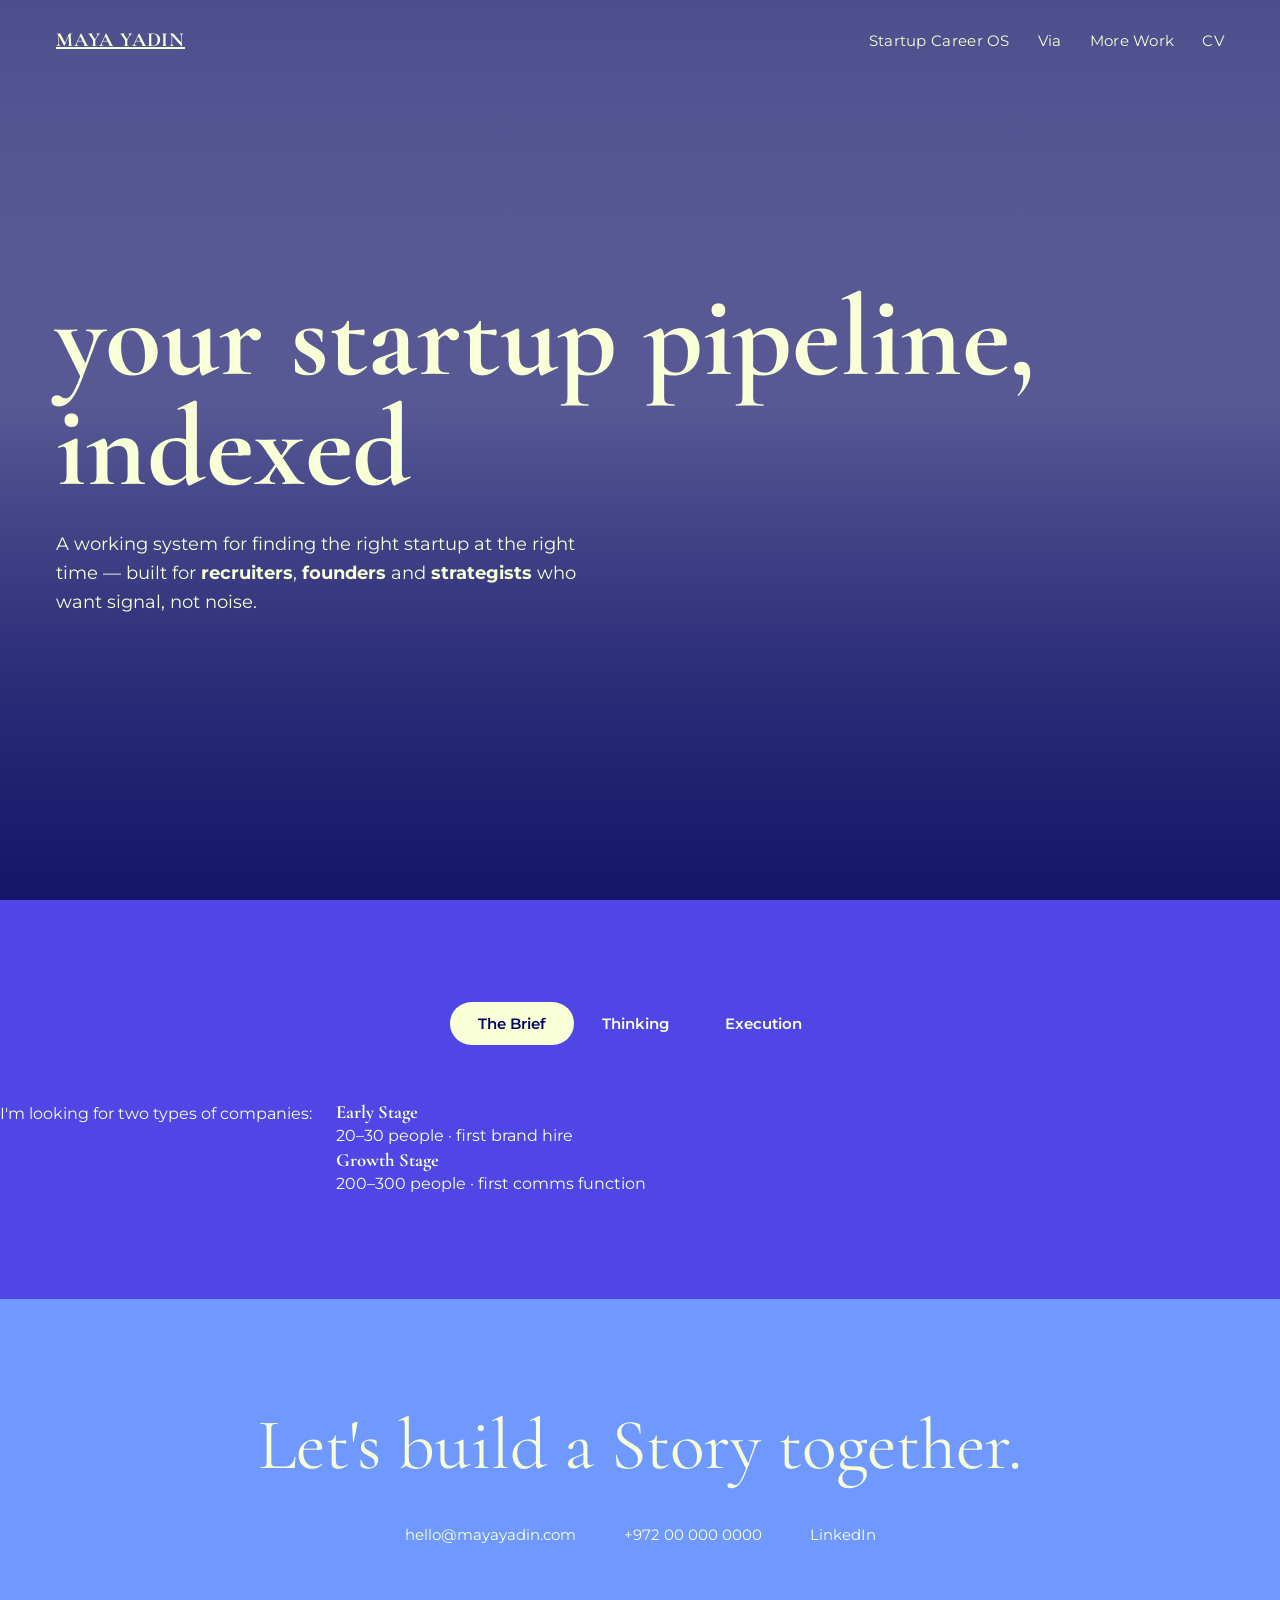
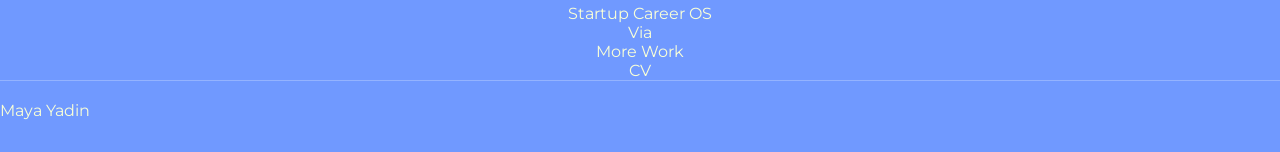
==== career-os.html @ d4fe08a9 "Create career-os.html" ====
<!DOCTYPE html>
  <html lang="en">
  <head>
  <meta charset="UTF-8">
  <meta name="viewport" content="width=device-width, initial-scale=1.0">
  <title>Startup Career OS — your startup pipeline, indexed</title>
<link rel="preconnect" href="https://fonts.googleapis.com">
<link href="https://fonts.googleapis.com/css2?family=Cormorant+Garamond:wght@500;600;700&family=Montserrat:wght@400;500;600;700&display=swap" rel="stylesheet">
  <link rel="stylesheet" href="styles.css">
  </head>
  <body>
  <header class="site-header theme-light-on-dark">
  <a href="index.html" class="logo">MAYA YADIN</a>
  <button class="nav-toggle" aria-label="Toggle navigation">&#9776;</button>
  <nav>
  <ul>
  <li><a href="career-os.html">Startup Career OS</a></li>
  <li><a href="via.html">Via</a></li>
  <li><a href="more-work.html">More Work</a></li>
  <li><a href="cv.html">CV</a></li>
  </ul>
  </nav>
  </header>

  <section class="hero" style="background-image: linear-gradient(180deg, rgba(3,4,94,.35), rgba(3,4,94,.8)), url('assets/images/career-hero-bg.jpg');">
  <h1 class="hero-title reveal">your startup pipeline, indexed</h1>
<p class="hero-body reveal">A working system for finding the right startup at the right time — built for <strong>recruiters</strong>, <strong>founders</strong> and <strong>strategists</strong> who want signal, not noise.</p>
  </section>

  <section class="section section-indigo reveal" id="career-tabs">
  <div class="tab-nav">
  <button data-tab="brief" class="active">The Brief</button>
  <button data-tab="thinking">Thinking</button>
  <button data-tab="execution">Execution</button>
  </div>

  <div class="tab-panel active" data-panel="brief">
  <div class="company-types">
  <p>I'm looking for two types of companies:</p>
  <div class="company-types-grid">
  <div>
  <h3>Early Stage</h3>
  <p>20–30 people · first brand hire</p>
  </div>
  <div>
  <h3>Growth Stage</h3>
  <p>200–300 people · first comms function</p>
  </div>
  </div>
  </div>
  </div>

  <div class="tab-panel" data-panel="thinking">
  <div class="thinking-grid">
  <div class="thinking-card">
  <h3>Build the right network</h3>
  <p>Mapping the people and companies worth being close to, before a role even opens.</p>
</div>
<div class="thinking-card">
<h3>Get ahead of roles</h3>
<p>Tracking signals — funding, hiring pushes, leadership changes — to spot the moment early.</p>
</div>
<div class="thinking-card">
<h3>Personal outreach</h3>
<p>No mass applications. Every outreach is specific to the company and the moment.</p>
</div>
</div>
</div>

<div class="tab-panel" data-panel="execution">
<div class="dashboard-mock">
<img src="assets/images/career-dashboard.png" alt="Career pipeline dashboard mockup">
  </div>
  <div class="stat-grid">
  <div class="stat-box"><span>1,256</span><p>Companies Analyzed</p></div>
  <div class="stat-box"><span>25</span><p>Targets shortlisted</p></div>
  <div class="stat-box"><span>$2.1B+</span><p>Total capital raised</p></div>
</div>
<div class="outreach-list">
<h3>Reach Out To</h3>
<p>Tier 1 companies · Founders connected · Pipeline focus rate · Contacted 12</p>
  </div>
  </div>
  </section>

  <footer class="site-footer">
  <h2>Let's build a Story together.</h2>
  <div class="footer-contact">
  <a href="mailto:hello@mayayadin.com">hello@mayayadin.com</a>
  <a href="tel:+972000000000">+972 00 000 0000</a>
  <a href="https://www.linkedin.com/" target="_blank" rel="noopener">LinkedIn</a>
  </div>
  <nav>
  <ul>
  <li><a href="career-os.html">Startup Career OS</a></li>
  <li><a href="via.html">Via</a></li>
  <li><a href="more-work.html">More Work</a></li>
  <li><a href="cv.html">CV</a></li>
  </ul>
  </nav>
  <div class="footer-bottom">Maya Yadin</div>
  </footer>

  <script src="script.js"></script>
  </body>
  </html>
---- styles.css ----
/* ==========================================================================
   Maya Yadin Portfolio -- Shared Stylesheet
      ========================================================================== */

:root {
    /* Main site palette (extracted from source design) */
    --cream: #F9FFD7;
    --indigo: #4F46E5;
    --navy: #03045E;
    --lavender: #E2EAFC;
    --periwinkle: #ABC4FF;
    --blue: #7099FF;
    --black: #000000;
    --white: #FFFFFF;

    /* Via page palette -- kept distinct on purpose */
    --via-bg: #F7F7F4;
    --via-text: #121212;
    --via-nav: #4D4D4F;
    --via-glow: #00C2FF;

    /* CV page palette */
    --cv-navy: #001D3D;
    --cv-bg: #F7F7F4;

    /* Fonts -- see README-fonts.md for notes on the original paid fonts */
    --font-heading: 'Cormorant Garamond', Georgia, serif;
    --font-script: 'Cormorant Garamond', serif;
    --font-body: 'Montserrat', 'Helvetica Neue', Arial, sans-serif;

    --font-via-heading: 'Playfair Display', serif;
    --font-via-body: 'Assistant', sans-serif;
    --font-via-logo: 'Fraunces', serif;

    --font-cv-heading: 'Yeseva One', serif;
    --font-cv-body: 'Open Sans', sans-serif;

    --section-pad: clamp(56px, 8vw, 120px);
    --container-w: 1100px;
}

* { box-sizing: border-box; }
html { scroll-behavior: smooth; }
body {
    margin: 0;
    font-family: var(--font-body);
    color: var(--black);
    background: var(--white);
    overflow-x: hidden;
}
img, video { max-width: 100%; display: block; }
a { text-decoration: none; color: inherit; }
ul { list-style: none; margin: 0; padding: 0; }
h1,h2,h3,h4 { margin: 0; font-family: var(--font-heading); font-weight: 700; }
p { margin: 0; line-height: 1.6; }
.container { max-width: var(--container-w); margin: 0 auto; padding: 0 24px; }

/* Buttons */
.btn {
    display: inline-block;
    padding: 14px 32px;
    border-radius: 999px;
    font-weight: 700;
    font-family: var(--font-body);
    cursor: pointer;
    border: none;
    transition: transform .25s ease, box-shadow .25s ease, background .25s ease;
}
.btn:hover { transform: translateY(-2px); box-shadow: 0 8px 20px rgba(0,0,0,.15); }
.btn-cream { background: var(--cream); color: var(--navy); }
.btn-outline { background: transparent; border: 2px solid currentColor; }
.link-arrow { font-weight: 600; border-bottom: 1px solid currentColor; padding-bottom: 2px; }

/* ===================== HEADER ===================== */
.site-header {
    position: absolute;
    top: 0; left: 0; right: 0;
    z-index: 50;
    display: flex;
    align-items: center;
    justify-content: space-between;
    padding: 28px clamp(20px, 5vw, 56px);
}
.site-header.is-static { position: relative; }
.site-header .logo {
    font-family: var(--font-heading);
    font-weight: 700;
    font-size: 20px;
    letter-spacing: .04em;
    text-decoration: underline;
}
.site-header nav ul { display: flex; gap: 28px; }
.site-header nav a {
    font-size: 15px;
    letter-spacing: .02em;
    position: relative;
    padding-bottom: 4px;
}
.site-header nav a::after {
    content: "";
    position: absolute;
    left: 0; bottom: 0;
    height: 1px; width: 0;
    background: currentColor;
    transition: width .3s ease;
}
.site-header nav a:hover::after { width: 100%; }
.nav-toggle { display: none; }

.theme-light-on-dark .logo,
.theme-light-on-dark nav a { color: var(--cream); }
.theme-dark-on-light .logo,
.theme-dark-on-light nav a { color: var(--via-nav); }

/* ===================== HERO (index & career-os) ===================== */
.hero {
    position: relative;
    min-height: 100vh;
    display: flex;
    flex-direction: column;
    justify-content: center;
    padding: 0 clamp(20px, 6vw, 56px);
    background-size: cover;
    background-position: center;
    color: var(--cream);
    overflow: hidden;
}
.hero::before {
    content: "";
    position: absolute; inset: 0;
    background: linear-gradient(180deg, rgba(3,4,94,.55) 0%, rgba(3,4,94,.25) 45%, rgba(3,4,94,.65) 100%);
    z-index: 1;
}
.hero > * { position: relative; z-index: 2; }
.hero-script {
    font-family: var(--font-script);
    font-style: italic;
    font-size: clamp(24px, 3vw, 34px);
    margin-bottom: 4px;
}
.hero-title {
    font-size: clamp(48px, 9vw, 118px);
    line-height: .95;
    margin-bottom: 28px;
}
.hero-body { max-width: 560px; font-size: clamp(15px, 1.6vw, 18px); }
.hero-body strong { font-weight: 700; }
.scroll-cue {
    position: absolute;
    bottom: 32px; left: 50%;
    transform: translateX(-50%);
    width: 26px; height: 42px;
    border: 2px solid var(--cream);
    border-radius: 20px;
    z-index: 2;
}
.scroll-cue::before {
    content:"";
    position: absolute;
    top: 8px; left: 50%;
    width: 4px; height: 8px;
    margin-left: -2px;
    background: var(--cream);
    border-radius: 2px;
    animation: scrollDot 1.6s infinite;
}
@keyframes scrollDot { 0%{ transform: translateY(0); opacity:1;} 70%{ transform: translateY(14px); opacity:0;} 100%{opacity:0;} }

/* ===================== SECTION base ===================== */
.section { padding: var(--section-pad) 0; position: relative; }
.section-lavender { background: var(--lavender); color: var(--black); }
.section-indigo { background: var(--indigo); color: var(--cream); }
.section-navy { background: var(--navy); color: var(--cream); }
.section-periwinkle { background: var(--periwinkle); color: var(--indigo); }
.section-blue { background: var(--blue); color: var(--cream); }
.section-title {
    font-size: clamp(36px, 5vw, 56px);
    font-weight: 300;
    margin-bottom: 18px;
}
.section-tagline { max-width: 560px; font-size: 16px; margin-bottom: 40px; }

.reveal {
    opacity: 0;
    transform: translateY(36px);
    transition: opacity .8s cubic-bezier(.2,.7,.2,1), transform .8s cubic-bezier(.2,.7,.2,1);
}
.reveal.in-view { opacity: 1; transform: translateY(0); }
.reveal-stagger > * { transition-delay: calc(var(--i, 0) * .12s); }

/* ===================== Product & Brand (via card) ===================== */
.product-grid {
    display: grid;
    grid-template-columns: 1.1fr .9fr;
    gap: 48px;
    align-items: center;
}
.via-card {
    position: relative;
    border-radius: 32px;
    padding: 60px 30px;
    text-align: center;
    background: radial-gradient(circle at 50% 35%, rgba(0,194,255,.55), rgba(0,194,255,0) 65%), var(--white);
}
.via-card img.logo-mark { width: 180px; margin: 0 auto 8px; }
.via-card .tagline { font-family: var(--font-via-heading); font-size: 18px; color: var(--via-text); }
.product-copy p { margin-bottom: 18px; }

/* ===================== Strategy & Systems ===================== */
.strategy-grid {
    display: grid;
    grid-template-columns: 1fr 1fr;
    gap: 56px;
    align-items: start;
}
.dashboard-mock { border-radius: 18px; overflow: hidden; box-shadow: 0 30px 60px rgba(0,0,0,.35); }
.strategy-points > div { margin-bottom: 26px; }
.strategy-points h3 { font-size: 20px; margin-bottom: 6px; }
.strategy-points p { font-size: 15px; opacity: .9; }

/* ===================== Content & Self-Branding + VIDEO CAROUSEL ===================== */
.content-grid {
    display: grid;
    grid-template-columns: 1fr 1fr;
    gap: 40px;
    align-items: center;
}
.carousel-wrap {
    position: relative;
    height: 620px;
    overflow: hidden;
    border-radius: 20px;
    mask-image: linear-gradient(to bottom, transparent, black 8%, black 92%, transparent);
}
.carousel-track {
    display: flex;
    flex-direction: column;
    gap: 18px;
    width: 100%;
    animation: scrollUp 32s linear infinite;
}
.carousel-wrap:hover .carousel-track { animation-play-state: paused; }
@keyframes scrollUp {
    from { transform: translateY(0); }
    to   { transform: translateY(-50%); }
}
.carousel-item {
    position: relative;
    border-radius: 16px;
    overflow: hidden;
    aspect-ratio: 9 / 16;
    background: var(--navy);
    cursor: pointer;
}
.carousel-item video {
    width: 100%; height: 100%; object-fit: cover;
}
.carousel-item .mute-hint {
    position: absolute;
    bottom: 10px; right: 10px;
    background: rgba(0,0,0,.55);
    color: var(--white);
    font-size: 11px;
    padding: 4px 8px;
    border-radius: 999px;
}

/* ===================== Also on my desk ===================== */
.desk-grid {
    display: grid;
    grid-template-columns: repeat(3, 1fr);
    gap: 24px;
}
.desk-card {
    background: var(--white);
    border-radius: 16px;
    padding: 32px 26px;
    min-height: 200px;
    display: flex;
    flex-direction: column;
    justify-content: space-between;
    transition: transform .3s ease, box-shadow .3s ease;
}
.desk-card:hover { transform: translateY(-6px); box-shadow: 0 20px 40px rgba(0,0,0,.15); }
.desk-card h3 { font-size: 19px; text-decoration: underline; margin-bottom: 10px; }
.desk-card span { font-size: 14px; opacity: .7; }

/* ===================== How I actually work ===================== */
.work-grid {
    display: grid;
    grid-template-columns: 1.2fr .8fr;
    gap: 48px;
    align-items: center;
}
.work-grid h2 { font-size: clamp(30px, 4vw, 44px); font-weight: 400; margin-bottom: 22px; }
.work-actions { display: flex; flex-direction: column; align-items: flex-start; gap: 14px; }

/* ===================== Footer ===================== */
.site-footer { background: var(--blue); color: var(--cream); padding: var(--section-pad) 0 32px; text-align: center; }
.site-footer h2 { font-size: clamp(34px, 6vw, 72px); font-weight: 400; margin-bottom: 36px; }
.footer-contact { display: flex; justify-content: center; gap: 48px; flex-wrap: wrap; margin-bottom: 60px; font-size: 15px; }
.footer-contact strong { margin-right: 6px; }
.footer-bottom { display: flex; justify-content: space-between; align-items: center; border-top: 1px solid rgba(255,255,255,.25); padding-top: 20px; }
.footer-bottom nav ul { display: flex; gap: 24px; }

/* ===================== TABS (career-os.html) ===================== */
.tab-nav { display: flex; justify-content: center; margin: 0 auto 56px; }
.tab-nav ul {
    display: inline-flex;
    background: rgba(249,255,215,.12);
    border: 1px solid rgba(249,255,215,.35);
    border-radius: 999px;
    padding: 6px;
    gap: 4px;
}
.tab-nav button {
    font-family: var(--font-body);
    font-size: 15px;
    font-weight: 600;
    padding: 12px 28px;
    border-radius: 999px;
    border: none;
    background: transparent;
    color: var(--cream);
    cursor: pointer;
    transition: background .3s ease, color .3s ease;
}
.tab-nav button.active { background: var(--cream); color: var(--navy); }
.tab-panel { display: none; }
.tab-panel.active { display: block; animation: tabFade .5s ease; }
@keyframes tabFade { from{opacity:0; transform: translateY(14px);} to{opacity:1; transform:translateY(0);} }

.company-types { display: flex; gap: 24px; margin-top: 30px; flex-wrap: wrap; }
.company-types .pill { border: 1px solid var(--cream); border-radius: 20px; padding: 22px 30px; text-align: center; }
.company-types .pill .big { font-size: 30px; font-weight: 700; display:block; }

.thinking-grid { display: grid; grid-template-columns: repeat(3,1fr); gap: 24px; }
.thinking-card { border: 1px solid rgba(249,255,215,.5); border-radius: 18px; padding: 28px; }
.thinking-card h3 { font-size: 17px; margin-bottom: 10px; }
.thinking-card p { font-size: 14px; opacity: .9; }

.stat-grid { display: grid; grid-template-columns: repeat(2, 1fr); gap: 18px; margin-top: 24px; }
.stat-box { background: rgba(255,255,255,.06); border: 1px solid rgba(249,255,215,.25); border-radius: 14px; padding: 18px 22px; }
.stat-box .num { font-size: 26px; font-weight: 700; display: block; }
.stat-box .label { font-size: 12px; opacity: .75; }
.outreach-list li { display: flex; justify-content: space-between; font-size: 13px; padding: 6px 0; border-bottom: 1px solid rgba(249,255,215,.15); }

/* ===================== VIA PAGE (distinct branding) ===================== */
.via-page { background: var(--via-bg); color: var(--via-text); }
.via-page h1, .via-page h2, .via-page h3 { font-family: var(--font-via-heading); }
.via-page p { font-family: var(--font-via-body); }
.via-hero { min-height: 100vh; display: flex; align-items: center; padding: 120px clamp(20px,6vw,56px) 60px; }
.via-hero-grid { display: grid; grid-template-columns: 1fr 1fr; gap: 40px; align-items: center; width: 100%; max-width: var(--container-w); margin: 0 auto; }
.via-logo { font-family: var(--font-via-logo); font-weight: 900; font-size: 34px; margin-bottom: 22px; }
.via-hero h1 { font-size: clamp(32px, 5vw, 52px); line-height: 1.15; }
.phone-mock {
    position: relative;
    width: 260px; height: 540px;
    margin: 0 auto;
    border: 10px solid var(--via-text);
    border-radius: 46px;
    overflow: hidden;
    background: var(--white);
}
.phone-mock::before {
    content: "";
    position: absolute; inset: 0;
    background: radial-gradient(circle at 50% 45%, rgba(0,194,255,.65), rgba(0,194,255,0) 70%);
}
.phone-mock video, .phone-mock img { position: relative; z-index: 1; width: 100%; height: 100%; object-fit: cover; }

.via-section { padding: var(--section-pad) clamp(20px,6vw,56px); max-width: var(--container-w); margin: 0 auto; }
.via-section h2 { font-size: clamp(34px, 5vw, 54px); font-style: italic; }
.via-section .heb { direction: rtl; opacity: .6; font-size: 15px; margin-top: 4px; }
.who-grid { display: grid; grid-template-columns: 1fr 1fr; gap: 40px; margin-top: 30px; align-items: start; }
.who-grid .type-label { font-weight: 700; }
.via-media-grid { display: grid; grid-template-columns: repeat(2, 1fr); gap: 18px; }
.via-media-grid img, .via-media-grid video { border-radius: 14px; aspect-ratio: 3/4; object-fit: cover; }

.how-grid { display: grid; grid-template-columns: .8fr 1.2fr; gap: 50px; align-items: center; }

.positioning-grid { display: grid; grid-template-columns: 1fr 1fr; gap: 50px; margin-top: 30px; }
.positioning-grid .kicker { font-style: italic; font-weight: 700; margin-top: 18px; }

.numbers-row { display: flex; justify-content: center; gap: 70px; margin: 40px 0; flex-wrap: wrap; text-align: center; }
.numbers-row .num { font-family: var(--font-via-heading); font-size: 64px; display: block; }
.numbers-row .label { font-size: 14px; opacity: .7; }
.via-footer { background: var(--via-bg); color: var(--via-text); padding: 40px clamp(20px,6vw,56px); border-top: 1px solid rgba(0,0,0,.1); }
.via-footer .footer-bottom { border-top: none; }

/* ===================== CV PAGE ===================== */
.cv-page { font-family: var(--font-cv-body); }
.cv-layout { display: grid; grid-template-columns: 300px 1fr; min-height: 100vh; }
.cv-sidebar { background: var(--cv-navy); color: var(--white); padding: 56px 32px; position: relative; }
.cv-sidebar h1 { font-family: var(--font-cv-heading); font-size: 26px; margin-bottom: 6px; }
.cv-sidebar .role { font-size: 15px; opacity: .85; margin-bottom: 24px; }
.cv-sidebar .block { margin-bottom: 28px; }
.cv-sidebar .block h4 { font-family: var(--font-cv-heading); font-size: 15px; margin-bottom: 10px; }
.cv-sidebar .block p { font-size: 13px; opacity: .85; margin-bottom: 10px; }
.cv-main { background: var(--cv-bg); padding: 56px 48px; }
.cv-main h2 { font-family: var(--font-cv-heading); font-size: 22px; margin: 34px 0 14px; }
.cv-main .job h3 { font-size: 16px; margin-bottom: 6px; }
.cv-main .job ul { margin: 10px 0 24px; }
.cv-main .job li { font-size: 14px; line-height: 1.6; padding-left: 18px; position: relative; margin-bottom: 6px; }
.cv-main .job li::before { content:"-"; position:absolute; left:0; }
.cv-download { margin-top: 30px; }
.cv-footer { display:flex; justify-content: space-between; padding: 24px 48px; background: var(--cv-navy); color: var(--white); grid-column: 1 / -1; }

/* ===================== MORE WORK PAGE ===================== */
.work-story { padding: var(--section-pad) 0; }
.work-story .story-head { text-align: center; max-width: 640px; margin: 0 auto 50px; }
.work-story .story-head span { font-size: 14px; opacity: .7; }
.mosaic { display: grid; grid-template-columns: repeat(3, 1fr); gap: 20px; }
.mosaic img { border-radius: 14px; width: 100%; height: 260px; object-fit: cover; }
.mosaic .tall { grid-row: span 2; height: 100%; }

/* ===================== Responsive ===================== */
@media (max-width: 900px) {
    .product-grid, .strategy-grid, .content-grid, .work-grid,
    .who-grid, .how-grid, .positioning-grid, .via-hero-grid { grid-template-columns: 1fr; }
    .desk-grid, .thinking-grid, .mosaic { grid-template-columns: 1fr; }
    .stat-grid { grid-template-columns: 1fr; }
    .cv-layout { grid-template-columns: 1fr; }
    .site-header nav { display: none; }
    .site-header.nav-open nav { display: block; position: absolute; top: 60px; right: 20px; background: var(--navy); padding: 20px; border-radius: 12px; }
    .site-header.nav-open nav ul { flex-direction: column; }
    .nav-toggle { display: block; background: none; border: none; font-size: 22px; color: inherit; cursor: pointer; }
}
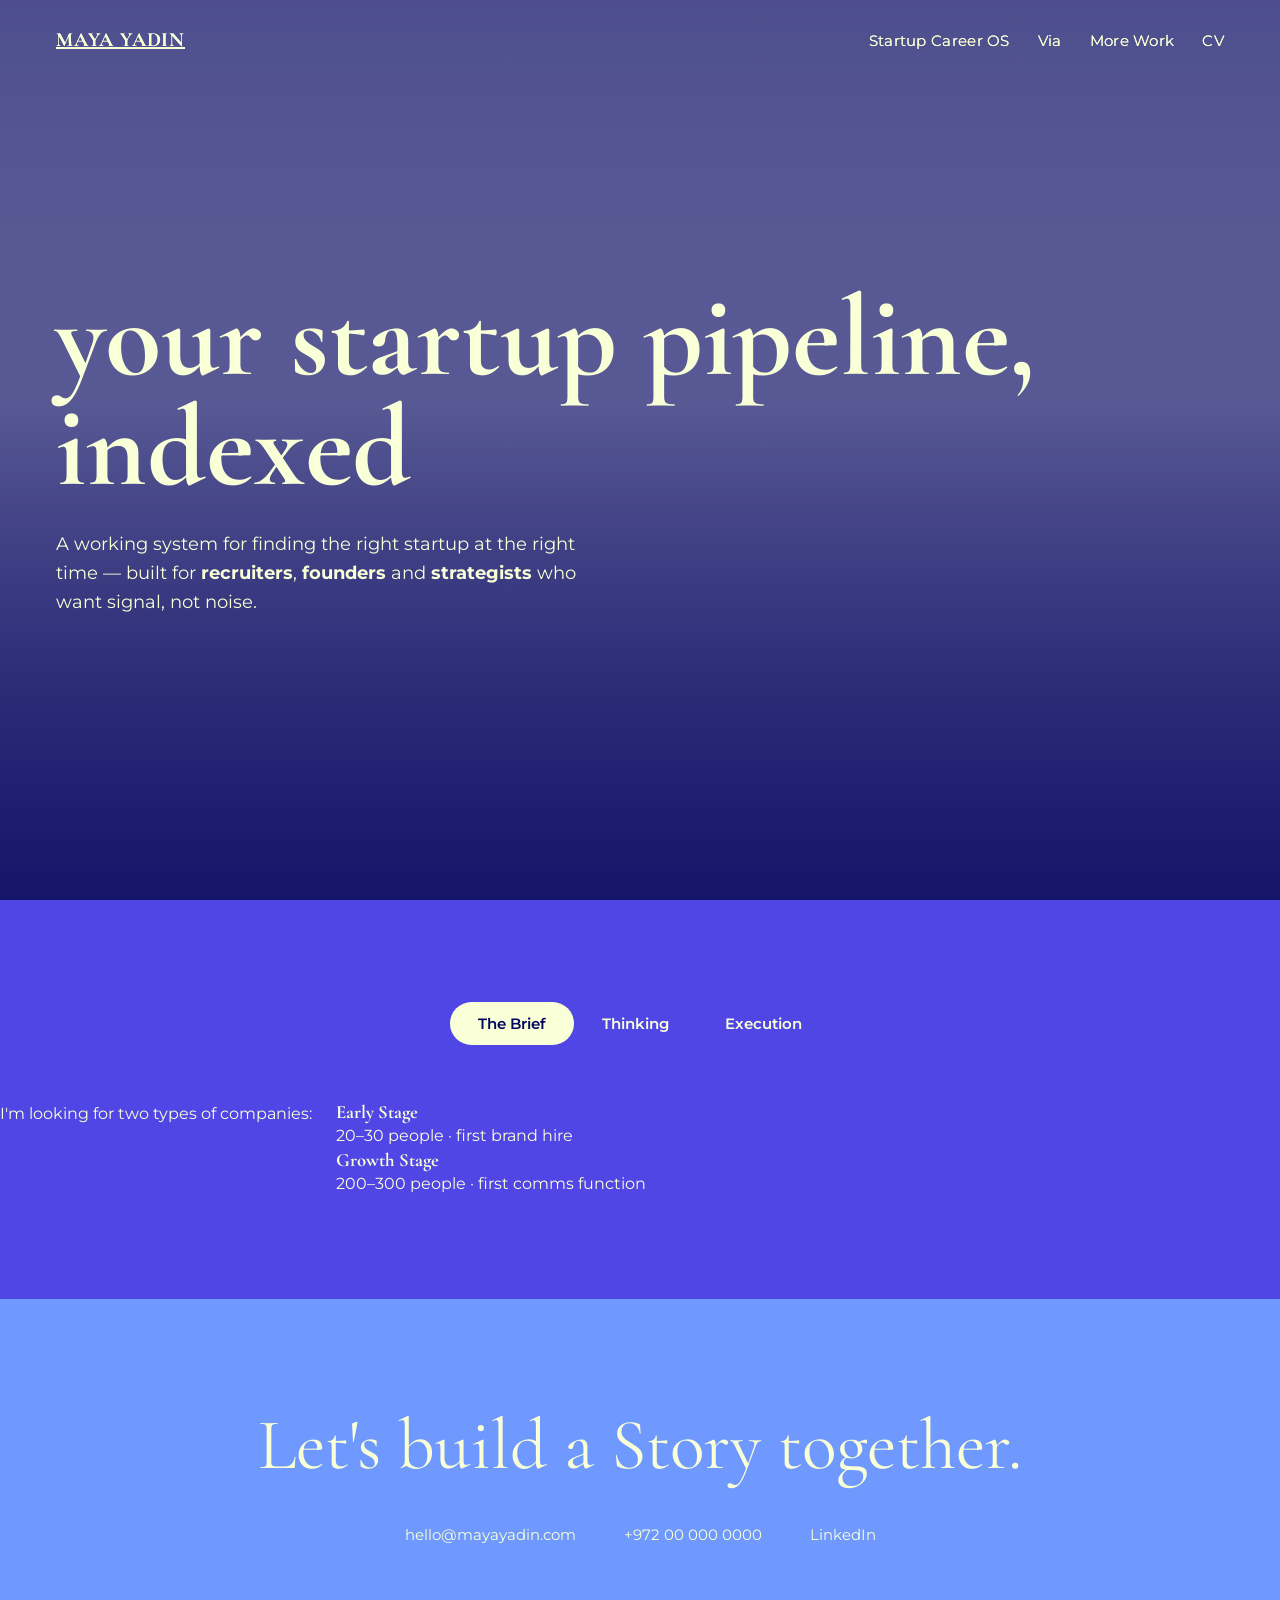
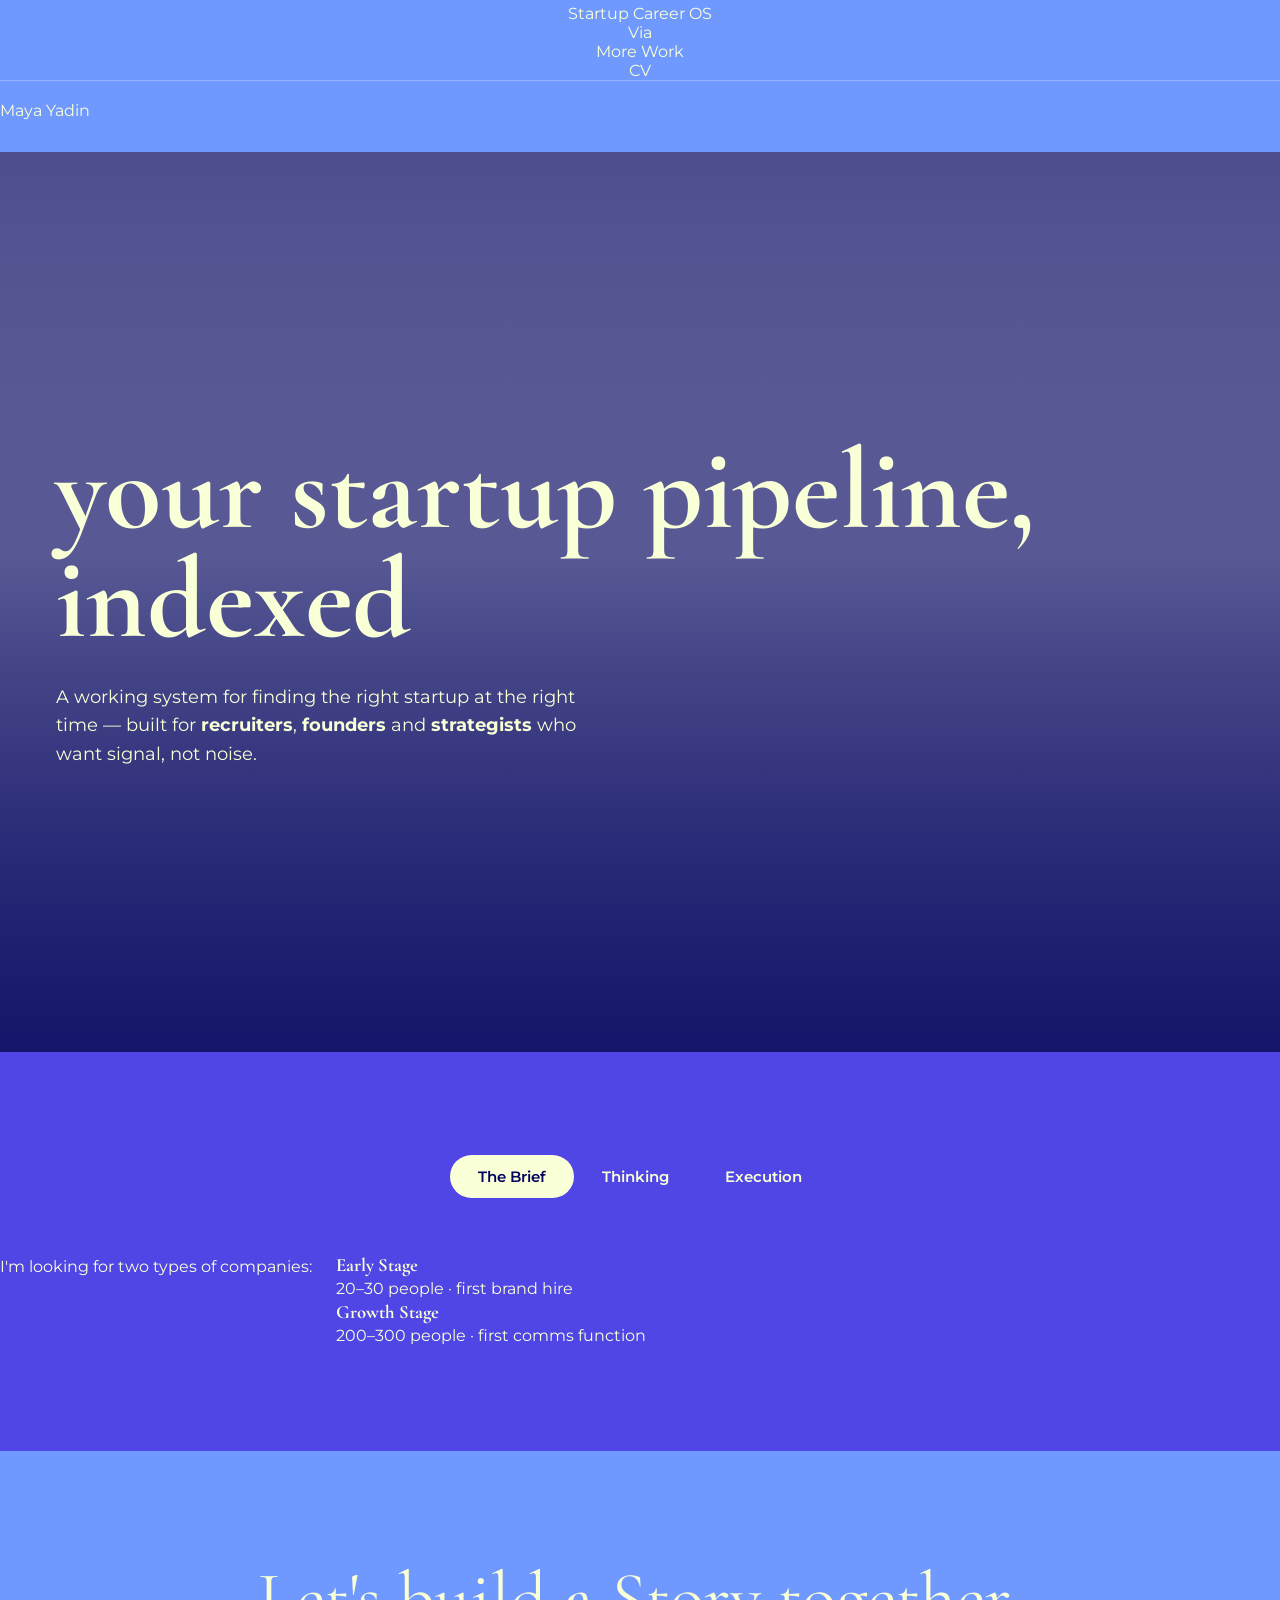
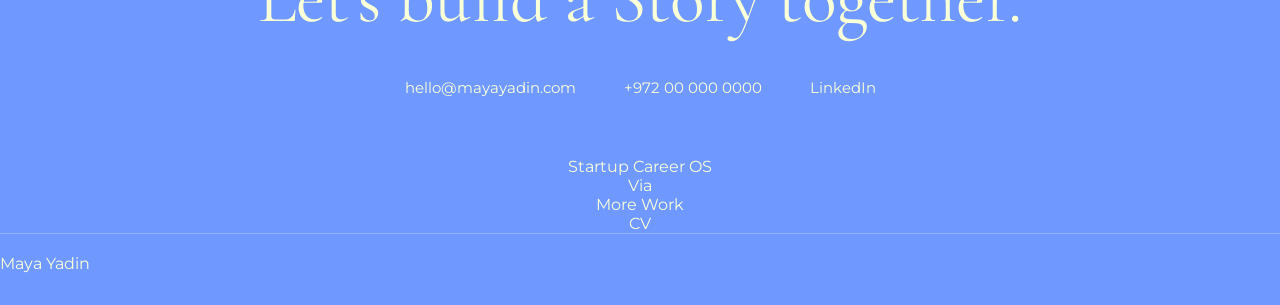
==== commit 5c18a1ce: "Update career-os.html" ====
--- a/career-os.html
+++ b/career-os.html
@@ -1,3 +1,109 @@
+<!DOCTYPE html>
+<html lang="en">
+<head>
+<meta charset="UTF-8">
+<meta name="viewport" content="width=device-width, initial-scale=1.0">
+<title>Startup Career OS — your startup pipeline, indexed</title>
+<link rel="preconnect" href="https://fonts.googleapis.com">
+<link href="https://fonts.googleapis.com/css2?family=Cormorant+Garamond:wght@500;600;700&family=Montserrat:wght@400;500;600;700&display=swap" rel="stylesheet">
+<link rel="stylesheet" href="styles.css">
+</head>
+<body>
+<header class="site-header theme-light-on-dark">
+<a href="index.html" class="logo">MAYA YADIN</a>
+<button class="nav-toggle" aria-label="Toggle navigation">&#9776;</button>
+<nav>
+<ul>
+<li><a href="career-os.html">Startup Career OS</a></li>
+<li><a href="via.html">Via</a></li>
+<li><a href="more-work.html">More Work</a></li>
+<li><a href="cv.html">CV</a></li>
+</ul>
+</nav>
+</header>
+
+<section class="hero" style="background-image: linear-gradient(180deg, rgba(3,4,94,.35), rgba(3,4,94,.8)), url('assets/images/career-hero-bg.png');">
+<h1 class="hero-title reveal">your startup pipeline, indexed</h1>
+<p class="hero-body reveal">A working system for finding the right startup at the right time — built for <strong>recruiters</strong>, <strong>founders</strong> and <strong>strategists</strong> who want signal, not noise.</p>
+</section>
+
+<section class="section section-indigo reveal" id="career-tabs">
+<div class="tab-nav">
+<button data-tab="brief" class="active">The Brief</button>
+<button data-tab="thinking">Thinking</button>
+<button data-tab="execution">Execution</button>
+</div>
+
+<div class="tab-panel active" data-panel="brief">
+<div class="company-types">
+<p>I'm looking for two types of companies:</p>
+<div class="company-types-grid">
+<div>
+<h3>Early Stage</h3>
+<p>20–30 people · first brand hire</p>
+</div>
+<div>
+<h3>Growth Stage</h3>
+<p>200–300 people · first comms function</p>
+</div>
+</div>
+</div>
+</div>
+
+<div class="tab-panel" data-panel="thinking">
+<div class="thinking-grid">
+<div class="thinking-card">
+<h3>Build the right network</h3>
+<p>Mapping the people and companies worth being close to, before a role even opens.</p>
+</div>
+<div class="thinking-card">
+<h3>Get ahead of roles</h3>
+<p>Tracking signals — funding, hiring pushes, leadership changes — to spot the moment early.</p>
+</div>
+<div class="thinking-card">
+<h3>Personal outreach</h3>
+<p>No mass applications. Every outreach is specific to the company and the moment.</p>
+</div>
+</div>
+</div>
+
+<div class="tab-panel" data-panel="execution">
+<div class="dashboard-mock">
+<img src="assets/images/career-dashboard.png" alt="Career pipeline dashboard mockup">
+</div>
+<div class="stat-grid">
+<div class="stat-box"><span>1,256</span><p>Companies Analyzed</p></div>
+<div class="stat-box"><span>25</span><p>Targets shortlisted</p></div>
+<div class="stat-box"><span>$2.1B+</span><p>Total capital raised</p></div>
+</div>
+<div class="outreach-list">
+<h3>Reach Out To</h3>
+<p>Tier 1 companies · Founders connected · Pipeline focus rate · Contacted 12</p>
+</div>
+</div>
+</section>
+
+<footer class="site-footer">
+<h2>Let's build a Story together.</h2>
+<div class="footer-contact">
+<a href="mailto:hello@mayayadin.com">hello@mayayadin.com</a>
+<a href="tel:+972000000000">+972 00 000 0000</a>
+<a href="https://www.linkedin.com/" target="_blank" rel="noopener">LinkedIn</a>
+</div>
+<nav>
+<ul>
+<li><a href="career-os.html">Startup Career OS</a></li>
+<li><a href="via.html">Via</a></li>
+<li><a href="more-work.html">More Work</a></li>
+<li><a href="cv.html">CV</a></li>
+</ul>
+</nav>
+<div class="footer-bottom">Maya Yadin</div>
+</footer>
+
+<script src="script.js"></script>
+</body>
+</html>
 <!DOCTYPE html>
   <html lang="en">
   <head>
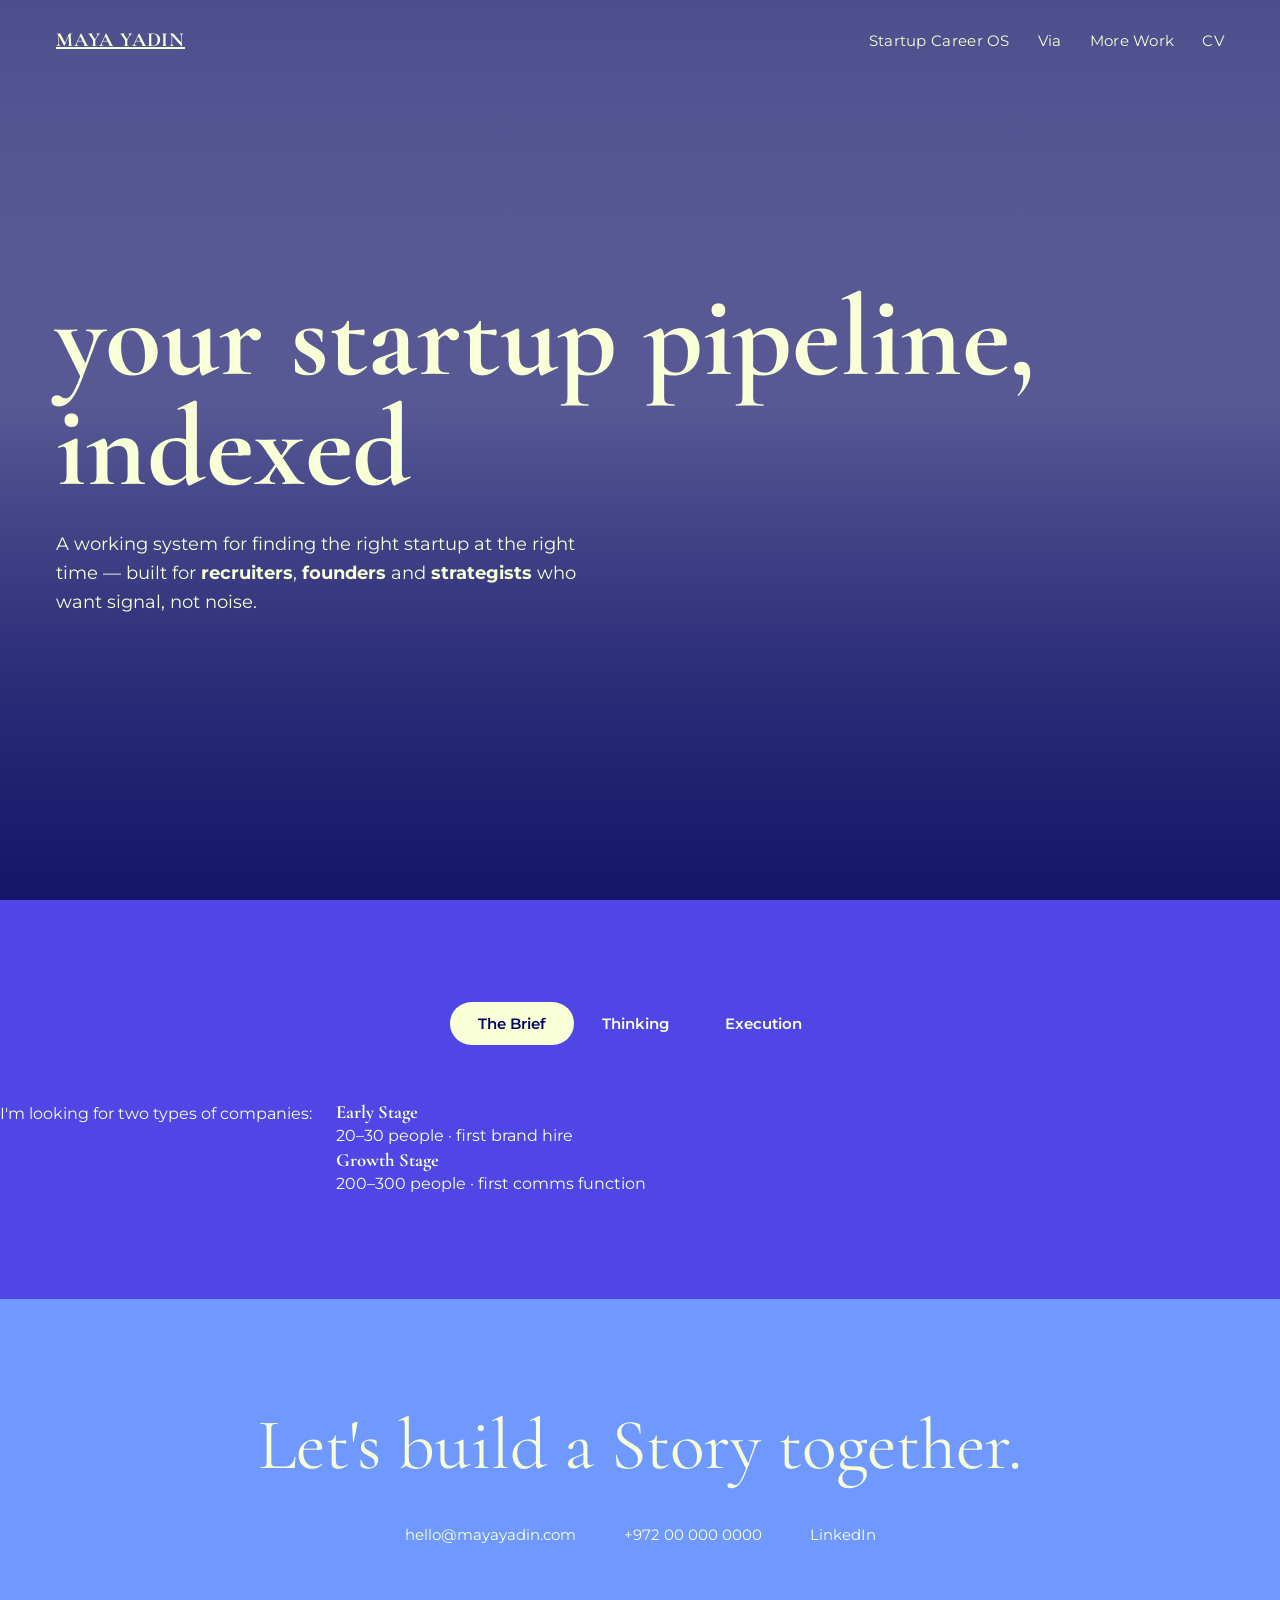
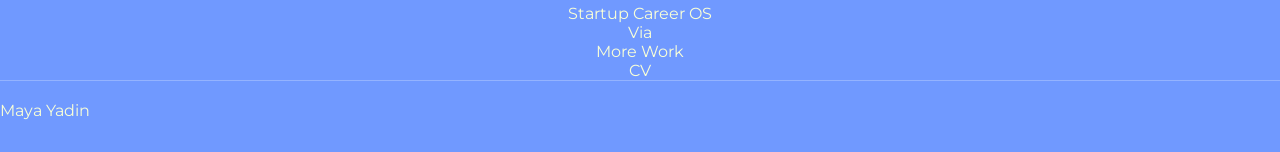
==== commit a284e0b2: "Update career-os.html" ====
--- a/career-os.html
+++ b/career-os.html
@@ -104,110 +104,3 @@
 <script src="script.js"></script>
 </body>
 </html>
-<!DOCTYPE html>
-  <html lang="en">
-  <head>
-  <meta charset="UTF-8">
-  <meta name="viewport" content="width=device-width, initial-scale=1.0">
-  <title>Startup Career OS — your startup pipeline, indexed</title>
-<link rel="preconnect" href="https://fonts.googleapis.com">
-<link href="https://fonts.googleapis.com/css2?family=Cormorant+Garamond:wght@500;600;700&family=Montserrat:wght@400;500;600;700&display=swap" rel="stylesheet">
-  <link rel="stylesheet" href="styles.css">
-  </head>
-  <body>
-  <header class="site-header theme-light-on-dark">
-  <a href="index.html" class="logo">MAYA YADIN</a>
-  <button class="nav-toggle" aria-label="Toggle navigation">&#9776;</button>
-  <nav>
-  <ul>
-  <li><a href="career-os.html">Startup Career OS</a></li>
-  <li><a href="via.html">Via</a></li>
-  <li><a href="more-work.html">More Work</a></li>
-  <li><a href="cv.html">CV</a></li>
-  </ul>
-  </nav>
-  </header>
-
-  <section class="hero" style="background-image: linear-gradient(180deg, rgba(3,4,94,.35), rgba(3,4,94,.8)), url('assets/images/career-hero-bg.jpg');">
-  <h1 class="hero-title reveal">your startup pipeline, indexed</h1>
-<p class="hero-body reveal">A working system for finding the right startup at the right time — built for <strong>recruiters</strong>, <strong>founders</strong> and <strong>strategists</strong> who want signal, not noise.</p>
-  </section>
-
-  <section class="section section-indigo reveal" id="career-tabs">
-  <div class="tab-nav">
-  <button data-tab="brief" class="active">The Brief</button>
-  <button data-tab="thinking">Thinking</button>
-  <button data-tab="execution">Execution</button>
-  </div>
-
-  <div class="tab-panel active" data-panel="brief">
-  <div class="company-types">
-  <p>I'm looking for two types of companies:</p>
-  <div class="company-types-grid">
-  <div>
-  <h3>Early Stage</h3>
-  <p>20–30 people · first brand hire</p>
-  </div>
-  <div>
-  <h3>Growth Stage</h3>
-  <p>200–300 people · first comms function</p>
-  </div>
-  </div>
-  </div>
-  </div>
-
-  <div class="tab-panel" data-panel="thinking">
-  <div class="thinking-grid">
-  <div class="thinking-card">
-  <h3>Build the right network</h3>
-  <p>Mapping the people and companies worth being close to, before a role even opens.</p>
-</div>
-<div class="thinking-card">
-<h3>Get ahead of roles</h3>
-<p>Tracking signals — funding, hiring pushes, leadership changes — to spot the moment early.</p>
-</div>
-<div class="thinking-card">
-<h3>Personal outreach</h3>
-<p>No mass applications. Every outreach is specific to the company and the moment.</p>
-</div>
-</div>
-</div>
-
-<div class="tab-panel" data-panel="execution">
-<div class="dashboard-mock">
-<img src="assets/images/career-dashboard.png" alt="Career pipeline dashboard mockup">
-  </div>
-  <div class="stat-grid">
-  <div class="stat-box"><span>1,256</span><p>Companies Analyzed</p></div>
-  <div class="stat-box"><span>25</span><p>Targets shortlisted</p></div>
-  <div class="stat-box"><span>$2.1B+</span><p>Total capital raised</p></div>
-</div>
-<div class="outreach-list">
-<h3>Reach Out To</h3>
-<p>Tier 1 companies · Founders connected · Pipeline focus rate · Contacted 12</p>
-  </div>
-  </div>
-  </section>
-
-  <footer class="site-footer">
-  <h2>Let's build a Story together.</h2>
-  <div class="footer-contact">
-  <a href="mailto:hello@mayayadin.com">hello@mayayadin.com</a>
-  <a href="tel:+972000000000">+972 00 000 0000</a>
-  <a href="https://www.linkedin.com/" target="_blank" rel="noopener">LinkedIn</a>
-  </div>
-  <nav>
-  <ul>
-  <li><a href="career-os.html">Startup Career OS</a></li>
-  <li><a href="via.html">Via</a></li>
-  <li><a href="more-work.html">More Work</a></li>
-  <li><a href="cv.html">CV</a></li>
-  </ul>
-  </nav>
-  <div class="footer-bottom">Maya Yadin</div>
-  </footer>
-
-  <script src="script.js"></script>
-  </body>
-  </html>
-  
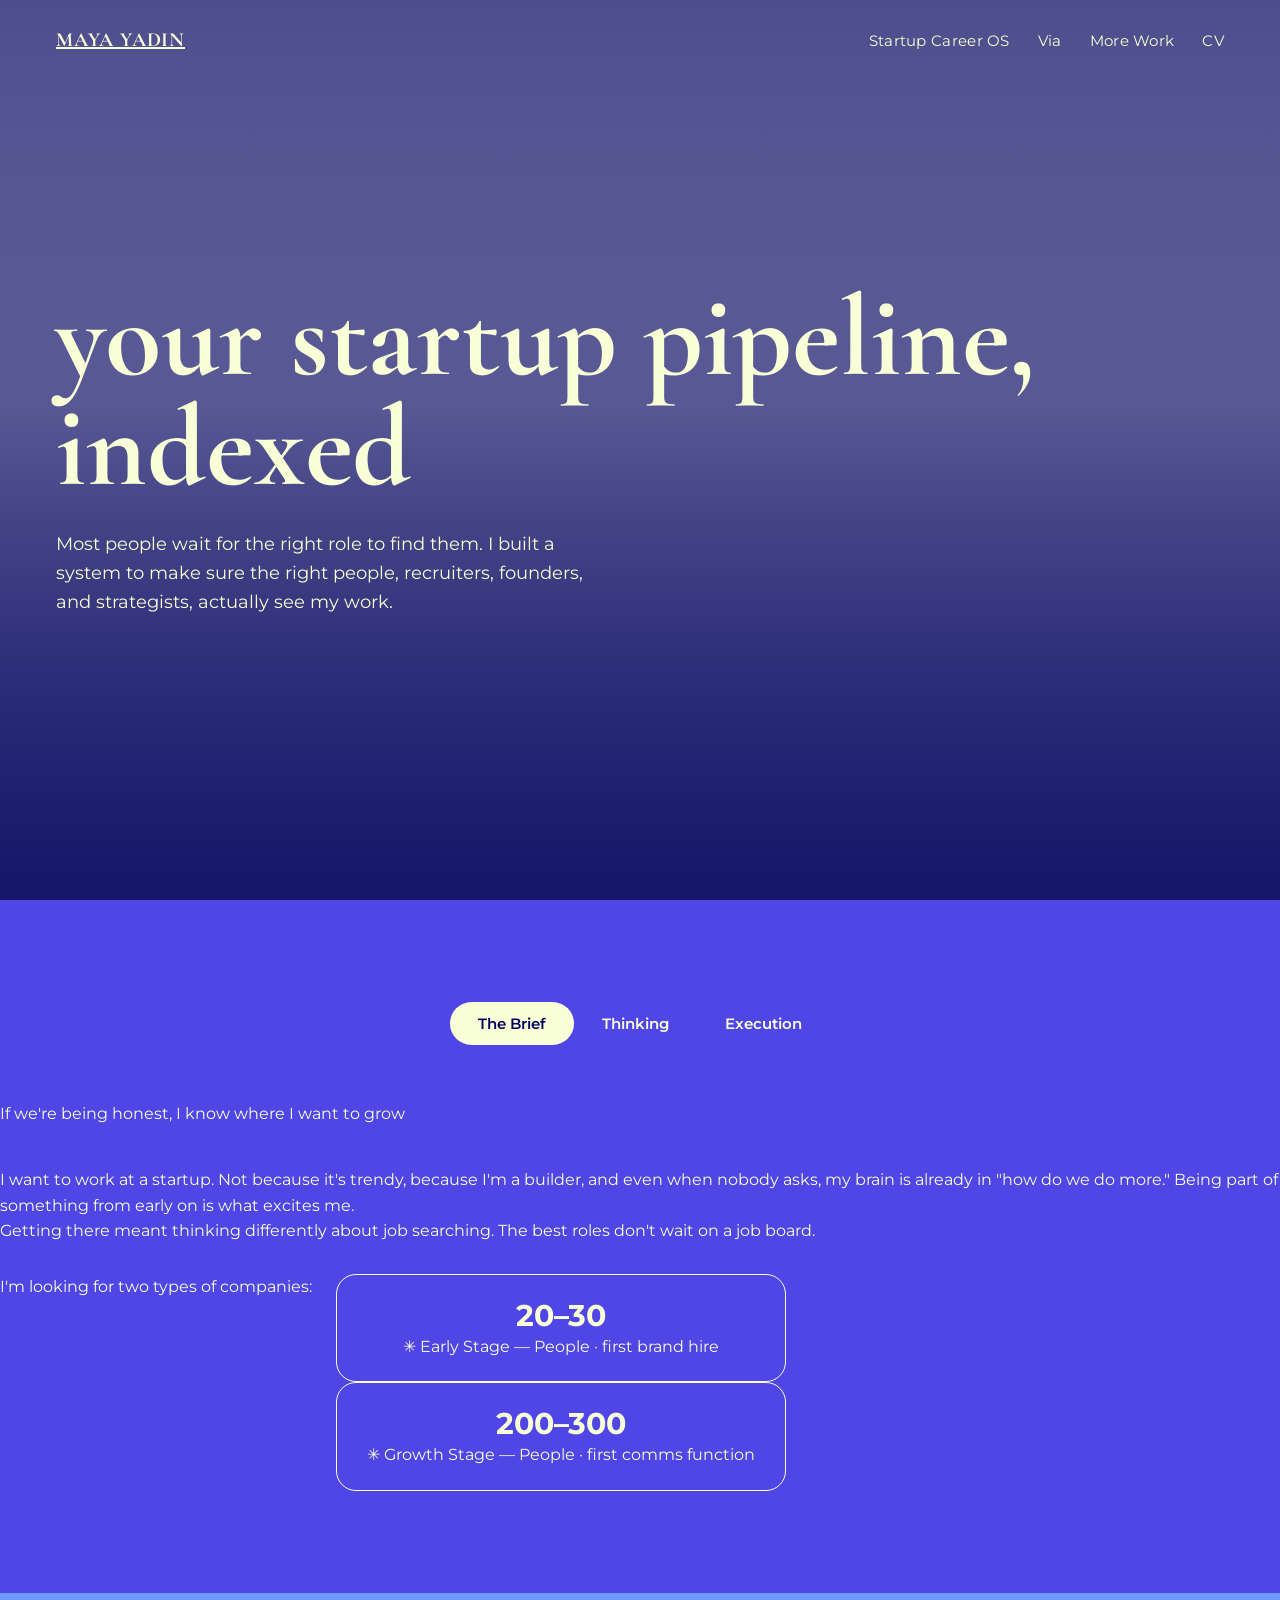
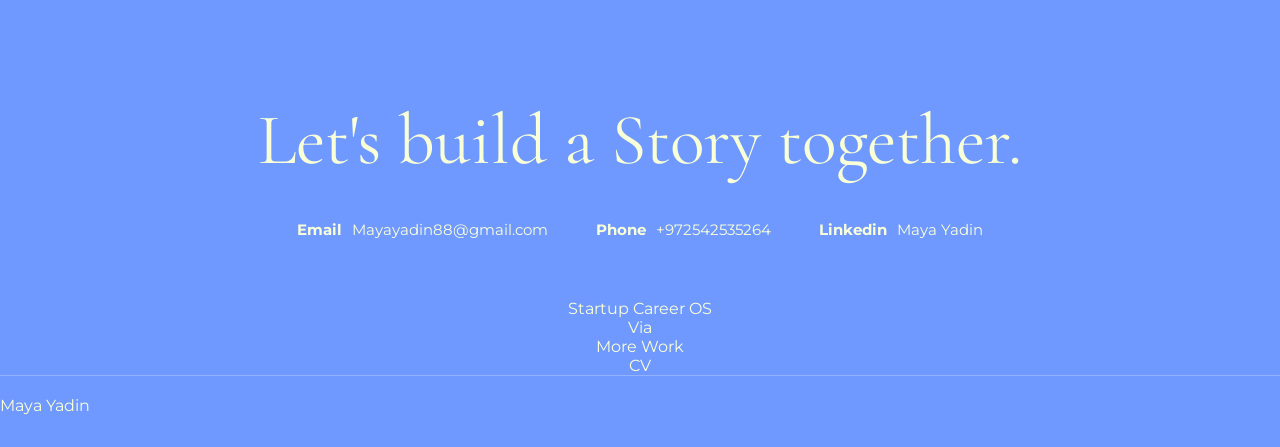
==== commit 14cac5ed: "Update career-os.html" ====
--- a/career-os.html
+++ b/career-os.html
@@ -24,7 +24,7 @@
 
 <section class="hero" style="background-image: linear-gradient(180deg, rgba(3,4,94,.35), rgba(3,4,94,.8)), url('assets/images/career-hero-bg.png');">
 <h1 class="hero-title reveal">your startup pipeline, indexed</h1>
-<p class="hero-body reveal">A working system for finding the right startup at the right time — built for <strong>recruiters</strong>, <strong>founders</strong> and <strong>strategists</strong> who want signal, not noise.</p>
+<p class="hero-body reveal">Most people wait for the right role to find them. I built a system to make sure the right people, recruiters, founders, and strategists, actually see my work.</p>
 </section>
 
 <section class="section section-indigo reveal" id="career-tabs">
@@ -35,16 +35,19 @@
 </div>
 
 <div class="tab-panel active" data-panel="brief">
+<p class="section-tagline">If we're being honest, I know where I want to grow</p>
+<p>I want to work at a startup. Not because it's trendy, because I'm a builder, and even when nobody asks, my brain is already in "how do we do more." Being part of something from early on is what excites me.</p>
+<p>Getting there meant thinking differently about job searching. The best roles don't wait on a job board.</p>
 <div class="company-types">
 <p>I'm looking for two types of companies:</p>
 <div class="company-types-grid">
-<div>
-<h3>Early Stage</h3>
-<p>20–30 people · first brand hire</p>
+<div class="pill">
+<span class="big">20–30</span>
+<p>✳ Early Stage — People · first brand hire</p>
 </div>
-<div>
-<h3>Growth Stage</h3>
-<p>200–300 people · first comms function</p>
+<div class="pill">
+<span class="big">200–300</span>
+<p>✳ Growth Stage — People · first comms function</p>
 </div>
 </div>
 </div>
@@ -54,31 +57,55 @@
 <div class="thinking-grid">
 <div class="thinking-card">
 <h3>Build the right network</h3>
-<p>Mapping the people and companies worth being close to, before a role even opens.</p>
+<p>Connect with founders and recruiters on LinkedIn, intentionally, to train the algorithm, stay present in their feed, and make sure my name shows up before I even reach out.</p>
 </div>
 <div class="thinking-card">
 <h3>Get ahead of roles</h3>
-<p>Tracking signals — funding, hiring pushes, leadership changes — to spot the moment early.</p>
+<p>Use the weekly funding list to find companies at the right stage, locate their career pages, and search for roles that fit or that could grow into the right fit.</p>
 </div>
 <div class="thinking-card">
 <h3>Personal outreach</h3>
-<p>No mass applications. Every outreach is specific to the company and the moment.</p>
+<p>Reach founders and recruiters with messages that open a conversation, not close a deal. Get into their awareness, build a real connection, or land a phone call.</p>
 </div>
 </div>
 </div>
 
 <div class="tab-panel" data-panel="execution">
-<div class="dashboard-mock">
-<img src="assets/images/career-dashboard.png" alt="Career pipeline dashboard mockup">
+<div class="stat-grid">
+<div class="stat-box"><span class="num">1,256</span><p class="label">Companies Analyzed</p></div>
+<div class="stat-box"><span class="num">25</span><p class="label">Targets shortlisted</p></div>
+<div class="stat-box"><span class="num">$2.1B+</span><p class="label">Total capital raised</p></div>
 </div>
-<div class="stat-grid">
-<div class="stat-box"><span>1,256</span><p>Companies Analyzed</p></div>
-<div class="stat-box"><span>25</span><p>Targets shortlisted</p></div>
-<div class="stat-box"><span>$2.1B+</span><p>Total capital raised</p></div>
+
+<div class="pipeline-workflow">
+<h3>The pipeline &amp; the workflow</h3>
+<p>I built a tracking system to map target companies by tier, identify the right founders, and keep the pipeline fresh. Every week a new funding list comes in, gets filtered, and the targets update. The question every company gets checked against: are they at the moment where brand starts to matter?</p>
 </div>
-<div class="outreach-list">
+
+<!-- Edit the table below directly with your real companies, tiers, stages and statuses whenever you like -->
+<div class="dashboard-table-wrap">
+<table class="dashboard-table">
+<thead>
+<tr><th>Company</th><th>Tier</th><th>Stage</th><th>Status</th></tr>
+</thead>
+<tbody>
+<tr><td>Company A</td><td>Tier 1</td><td>Growth</td><td>Contacted</td></tr>
+<tr><td>Company B</td><td>Tier 1</td><td>Growth</td><td>Founder connected</td></tr>
+<tr><td>Company C</td><td>Tier 2</td><td>Early</td><td>Shortlisted</td></tr>
+<tr><td>Company D</td><td>Tier 2</td><td>Early</td><td>Researching</td></tr>
+<tr><td>Company E</td><td>Tier 1</td><td>Growth</td><td>Contacted</td></tr>
+</tbody>
+</table>
+</div>
+
+<div class="outreach-list-wrap">
 <h3>Reach Out To</h3>
-<p>Tier 1 companies · Founders connected · Pipeline focus rate · Contacted 12</p>
+<ul class="outreach-list">
+<li><span>Gidi Littwin</span><span>Hemispheric · $52M</span></li>
+<li><span>Yotam Segev</span><span>Cyera · $600M</span></li>
+<li><span>Tomer Aharoni</span><span>Rylo · $85M</span></li>
+<li><span>Gal Rimon</span><span>Centrical · $39M</span></li>
+</ul>
 </div>
 </div>
 </section>
@@ -86,9 +113,9 @@
 <footer class="site-footer">
 <h2>Let's build a Story together.</h2>
 <div class="footer-contact">
-<a href="mailto:hello@mayayadin.com">hello@mayayadin.com</a>
-<a href="tel:+972000000000">+972 00 000 0000</a>
-<a href="https://www.linkedin.com/" target="_blank" rel="noopener">LinkedIn</a>
+<span><strong>Email</strong> <a href="mailto:Mayayadin88@gmail.com">Mayayadin88@gmail.com</a></span>
+<span><strong>Phone</strong> <a href="tel:+972542535264">+972542535264</a></span>
+<span><strong>Linkedin</strong> <a href="https://www.linkedin.com/" target="_blank" rel="noopener">Maya Yadin</a></span>
 </div>
 <nav>
 <ul>
--- a/styles.css
+++ b/styles.css
@@ -200,11 +200,17 @@
     border-radius: 32px;
     padding: 60px 30px;
     text-align: center;
-    background: radial-gradient(circle at 50% 35%, rgba(0,194,255,.55), rgba(0,194,255,0) 65%), var(--white);
+    background: url('assets/images/via-blue-glow.svg') center / cover no-repeat, var(--white);
 }
 .via-card img.logo-mark { width: 180px; margin: 0 auto 8px; }
 .via-card .tagline { font-family: var(--font-via-heading); font-size: 18px; color: var(--via-text); }
 .product-copy p { margin-bottom: 18px; }
+.product-stack { max-width: 760px; margin: 0 auto; }
+.product-stack h2 { margin-bottom: 36px; }
+.via-badge { display: flex; flex-direction: column; align-items: center; justify-content: center; width: 320px; height: 320px; margin: 0 auto 36px; border-radius: 50%; background: url('assets/images/via-blue-glow.svg') center / cover no-repeat, var(--white); }
+.via-badge-logo { font-family: var(--font-via-logo); font-weight: 900; font-size: 46px; color: var(--via-text); }
+.via-badge-tagline { font-family: var(--font-via-heading); font-size: 15px; color: var(--via-text); margin-top: 8px; }
+.content-copy p { margin-top: 14px; }
 
 /* ===================== Strategy & Systems ===================== */
 .strategy-grid {
@@ -284,6 +290,7 @@
 .desk-card:hover { transform: translateY(-6px); box-shadow: 0 20px 40px rgba(0,0,0,.15); }
 .desk-card h3 { font-size: 19px; text-decoration: underline; margin-bottom: 10px; }
 .desk-card span { font-size: 14px; opacity: .7; }
+.desk-card .desk-teaser { font-family: var(--font-body); font-size: 14px; line-height: 1.5; opacity: .75; margin-bottom: 16px; }
 
 /* ===================== How I actually work ===================== */
 .work-grid {
@@ -365,7 +372,7 @@
 .phone-mock::before {
     content: "";
     position: absolute; inset: 0;
-    background: radial-gradient(circle at 50% 45%, rgba(0,194,255,.65), rgba(0,194,255,0) 70%);
+    background: url('assets/images/via-blue-glow.svg') center / cover no-repeat;
 }
 .phone-mock video, .phone-mock img { position: relative; z-index: 1; width: 100%; height: 100%; object-fit: cover; }
 
@@ -385,6 +392,14 @@
 .numbers-row { display: flex; justify-content: center; gap: 70px; margin: 40px 0; flex-wrap: wrap; text-align: center; }
 .numbers-row .num { font-family: var(--font-via-heading); font-size: 64px; display: block; }
 .numbers-row .label { font-size: 14px; opacity: .7; }
+.via-etymology-note { text-align: center; margin-top: 24px; font-size: 15px; }
+.via-etymology { max-width: 260px; margin: 24px auto 0; text-align: center; }
+.via-etymology-title { font-family: var(--font-via-logo); font-weight: 900; font-size: 28px; margin-bottom: 8px; }
+.via-etymology p { font-size: 14px; opacity: .75; }
+.via-work-grid { display: grid; grid-template-columns: repeat(3, 1fr); gap: 30px; margin-top: 30px; }
+.via-work-grid h3 { font-size: 18px; margin-bottom: 10px; }
+.via-numbers-tagline { text-align: center; max-width: 560px; margin: 10px auto 30px; font-size: 15px; opacity: .8; }
+.via-subtitle { direction: rtl; opacity: .6; font-size: 15px; margin-top: 4px; }
 .via-footer { background: var(--via-bg); color: var(--via-text); padding: 40px clamp(20px,6vw,56px); border-top: 1px solid rgba(0,0,0,.1); }
 .via-footer .footer-bottom { border-top: none; }
 
@@ -413,6 +428,7 @@
 .mosaic { display: grid; grid-template-columns: repeat(3, 1fr); gap: 20px; }
 .mosaic img { border-radius: 14px; width: 100%; height: 260px; object-fit: cover; }
 .mosaic .tall { grid-row: span 2; height: 100%; }
+.work-subhead { text-align: center; font-size: 22px; margin: 50px auto 20px; max-width: 640px; }
 
 /* ===================== Responsive ===================== */
 @media (max-width: 900px) {
@@ -426,3 +442,12 @@
     .site-header.nav-open nav ul { flex-direction: column; }
     .nav-toggle { display: block; background: none; border: none; font-size: 22px; color: inherit; cursor: pointer; }
 }
+
+
+/* ===================== Career OS Execution tab — editable dashboard table ===================== */
+.dashboard-table-wrap { overflow-x: auto; margin: 30px 0; border-radius: 12px; background: rgba(255,255,255,.06); }
+.dashboard-table { width: 100%; border-collapse: collapse; font-family: var(--font-body); color: var(--white); }
+.dashboard-table th, .dashboard-table td { text-align: left; padding: 12px 16px; font-size: 14px; }
+.dashboard-table thead th { background: rgba(255,255,255,.12); font-weight: 600; text-transform: uppercase; letter-spacing: .04em; font-size: 12px; }
+.dashboard-table tbody tr { border-top: 1px solid rgba(255,255,255,.15); }
+.dashboard-table tbody tr:hover { background: rgba(255,255,255,.08); }
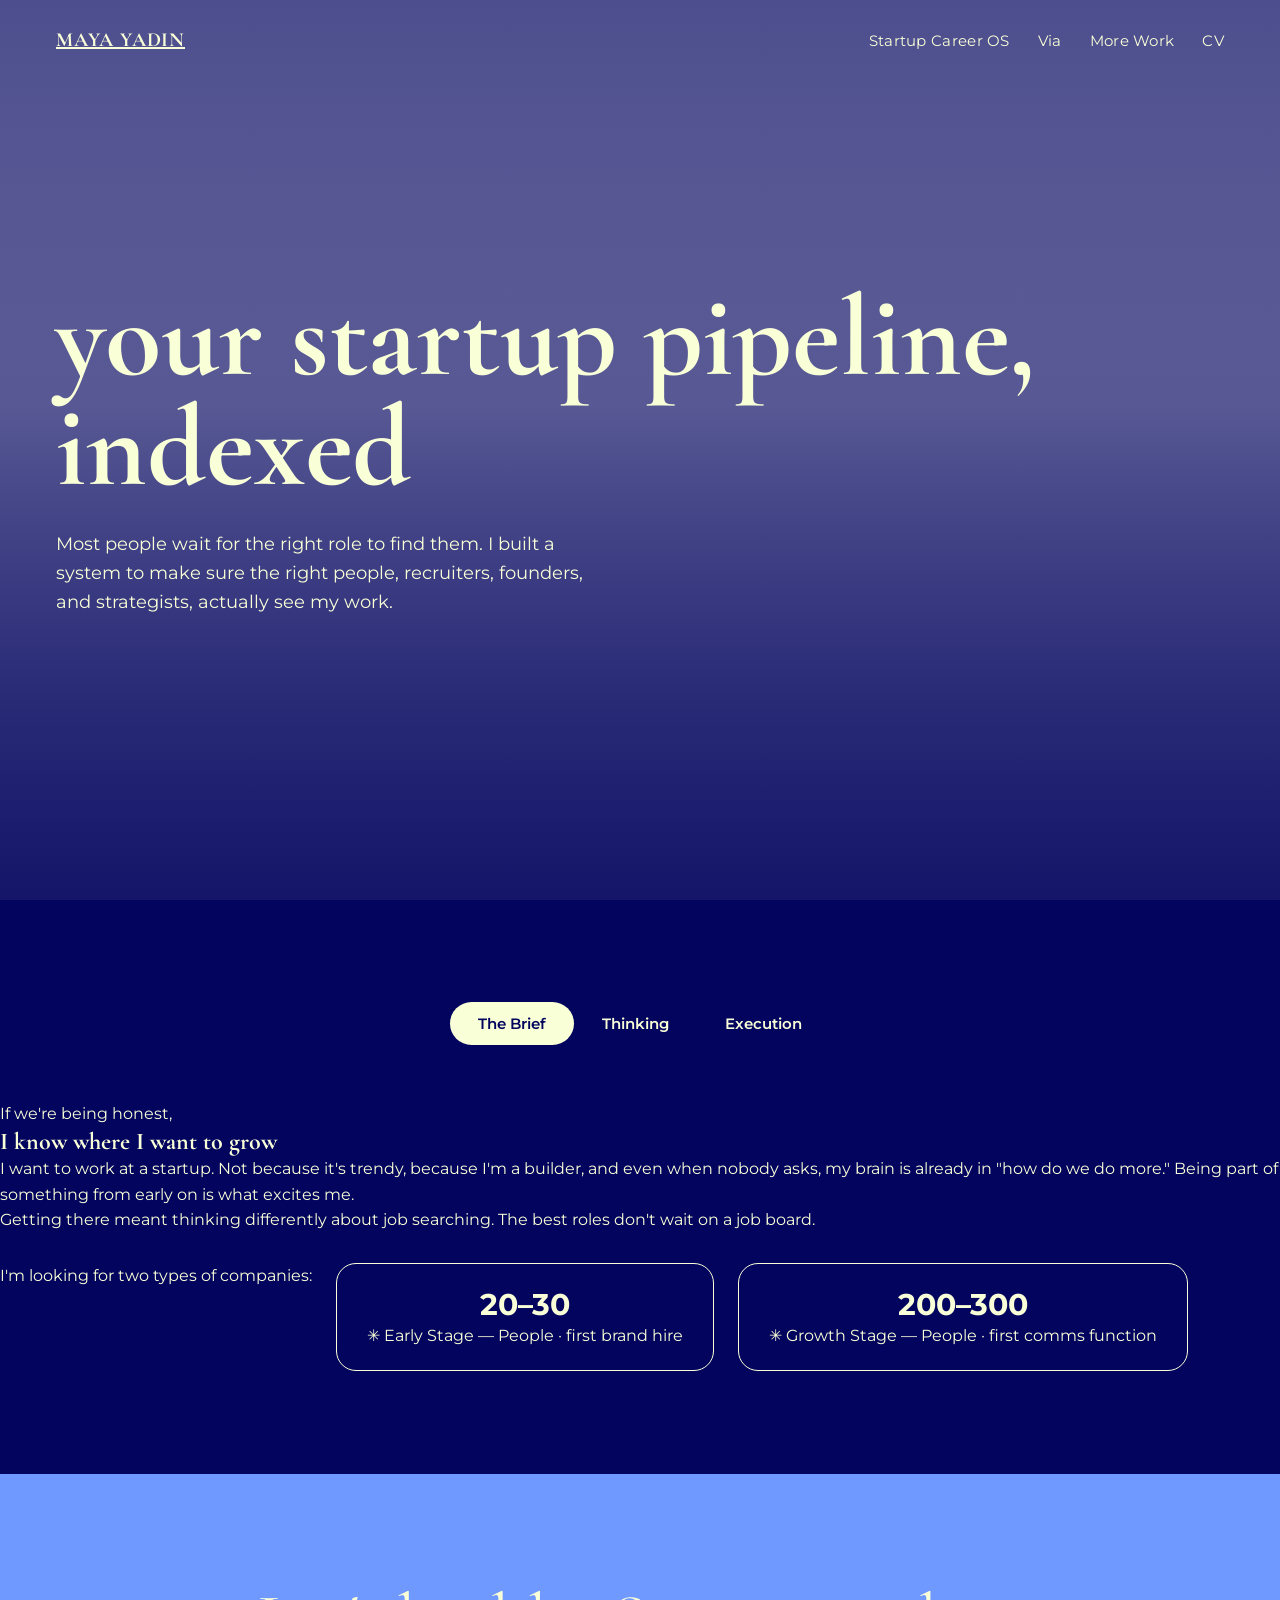
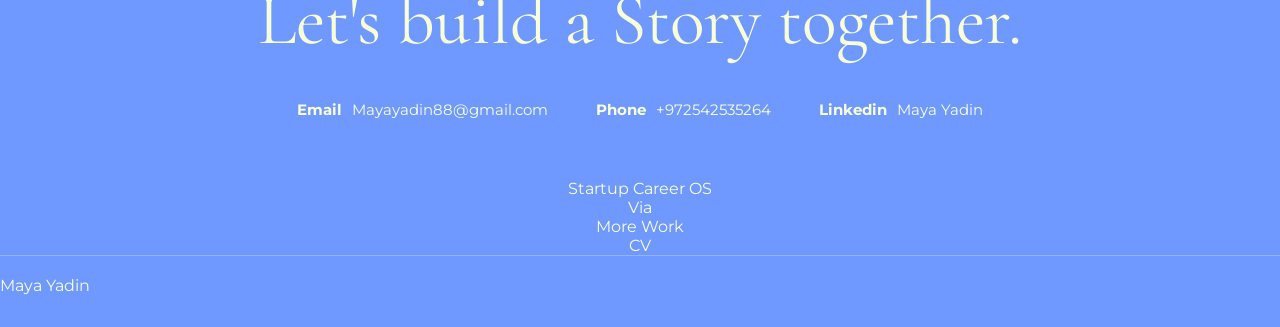
==== commit d61a0992: "Update career-os.html" ====
--- a/career-os.html
+++ b/career-os.html
@@ -27,7 +27,7 @@
 <p class="hero-body reveal">Most people wait for the right role to find them. I built a system to make sure the right people, recruiters, founders, and strategists, actually see my work.</p>
 </section>
 
-<section class="section section-indigo reveal" id="career-tabs">
+<section class="section section-navy reveal" id="career-tabs">
 <div class="tab-nav">
 <button data-tab="brief" class="active">The Brief</button>
 <button data-tab="thinking">Thinking</button>
@@ -35,7 +35,8 @@
 </div>
 
 <div class="tab-panel active" data-panel="brief">
-<p class="section-tagline">If we're being honest, I know where I want to grow</p>
+<p class="brief-eyebrow">If we're being honest,</p>
+<h2 class="brief-headline">I know where I want to grow</h2>
 <p>I want to work at a startup. Not because it's trendy, because I'm a builder, and even when nobody asks, my brain is already in "how do we do more." Being part of something from early on is what excites me.</p>
 <p>Getting there meant thinking differently about job searching. The best roles don't wait on a job board.</p>
 <div class="company-types">
@@ -71,41 +72,66 @@
 </div>
 
 <div class="tab-panel" data-panel="execution">
-<div class="stat-grid">
-<div class="stat-box"><span class="num">1,256</span><p class="label">Companies Analyzed</p></div>
-<div class="stat-box"><span class="num">25</span><p class="label">Targets shortlisted</p></div>
-<div class="stat-box"><span class="num">$2.1B+</span><p class="label">Total capital raised</p></div>
-</div>
-
+<div class="exec-layout">
 <div class="pipeline-workflow">
 <h3>The pipeline &amp; the workflow</h3>
 <p>I built a tracking system to map target companies by tier, identify the right founders, and keep the pipeline fresh. Every week a new funding list comes in, gets filtered, and the targets update. The question every company gets checked against: are they at the moment where brand starts to matter?</p>
 </div>
 
-<!-- Edit the table below directly with your real companies, tiers, stages and statuses whenever you like -->
-<div class="dashboard-table-wrap">
-<table class="dashboard-table">
-<thead>
-<tr><th>Company</th><th>Tier</th><th>Stage</th><th>Status</th></tr>
-</thead>
-<tbody>
-<tr><td>Company A</td><td>Tier 1</td><td>Growth</td><td>Contacted</td></tr>
-<tr><td>Company B</td><td>Tier 1</td><td>Growth</td><td>Founder connected</td></tr>
-<tr><td>Company C</td><td>Tier 2</td><td>Early</td><td>Shortlisted</td></tr>
-<tr><td>Company D</td><td>Tier 2</td><td>Early</td><td>Researching</td></tr>
-<tr><td>Company E</td><td>Tier 1</td><td>Growth</td><td>Contacted</td></tr>
-</tbody>
-</table>
+<div class="exec-middle">
+<div class="exec-stats-card">
+<div class="exec-stat">
+<p class="exec-stat-label">Companies Analyzed</p>
+<span class="exec-stat-num">1,256</span>
+<p class="exec-stat-sub">Total deals scanned</p>
+</div>
+<div class="exec-stat">
+<p class="exec-stat-label">Targets shortlisted</p>
+<span class="exec-stat-num">25</span>
+<p class="exec-stat-sub">High fit</p>
+</div>
+<div class="exec-stat exec-stat-split">
+<p class="exec-stat-label">Tier 1 companies</p>
+<div class="exec-split-row">
+<div class="exec-split-col"><span class="exec-split-label">Target</span><span class="exec-split-num">10</span><span class="exec-stat-sub">Brand-stage fit</span></div>
+<div class="exec-split-col"><span class="exec-split-label">Current</span><span class="exec-split-num">10</span><span class="exec-stat-sub">On track</span></div>
+</div>
+</div>
+<div class="exec-stat exec-stat-split">
+<p class="exec-stat-label">Founders connected</p>
+<div class="exec-split-row">
+<div class="exec-split-col"><span class="exec-split-label">Target</span><span class="exec-split-num">25</span><span class="exec-stat-sub">LinkedIn</span></div>
+<div class="exec-split-col"><span class="exec-split-label">Current</span><span class="exec-split-num">25</span><span class="exec-stat-sub">Done</span></div>
+</div>
+</div>
 </div>
 
-<div class="outreach-list-wrap">
-<h3>Reach Out To</h3>
+<div class="pipeline-focus-card">
+<p class="pipeline-focus-title">✳ Pipeline focus rate</p>
+<div class="donut-row">
+<div class="donut-chart" style="--pct: 6.67%;"></div>
+<p class="donut-caption">Top 25 of 375 software companies brand-relevant stage</p>
+</div>
+</div>
+</div>
+
+<div class="exec-right">
+<div class="capital-card">
+<p class="capital-label">✳ Total capital raised</p>
+<span class="capital-num">$2.1B+</span>
+<p class="capital-sub">across 25 targets</p>
+</div>
+
+<div class="reach-out-card">
+<h3>✳ Reach Out To</h3>
 <ul class="outreach-list">
-<li><span>Gidi Littwin</span><span>Hemispheric · $52M</span></li>
-<li><span>Yotam Segev</span><span>Cyera · $600M</span></li>
-<li><span>Tomer Aharoni</span><span>Rylo · $85M</span></li>
-<li><span>Gal Rimon</span><span>Centrical · $39M</span></li>
+<li><span class="outreach-check" aria-hidden="true"></span><span class="outreach-info"><strong>Gidi Littwin</strong><em>Hemispheric · $52M</em></span></li>
+<li><span class="outreach-check" aria-hidden="true"></span><span class="outreach-info"><strong>Yotam Segev</strong><em>Cyera · $600M</em></span></li>
+<li><span class="outreach-check" aria-hidden="true"></span><span class="outreach-info"><strong>Tomer Aharoni</strong><em>Rylo · $85M</em></span></li>
+<li><span class="outreach-check" aria-hidden="true"></span><span class="outreach-info"><strong>Gal Rimon</strong><em>Centrical · $39M</em></span></li>
 </ul>
+</div>
+</div>
 </div>
 </div>
 </section>
--- a/styles.css
+++ b/styles.css
@@ -340,6 +340,13 @@
 .company-types { display: flex; gap: 24px; margin-top: 30px; flex-wrap: wrap; }
 .company-types .pill { border: 1px solid var(--cream); border-radius: 20px; padding: 22px 30px; text-align: center; }
 .company-types .pill .big { font-size: 30px; font-weight: 700; display:block; }
+.company-types-grid { display: flex; gap: 24px; flex-wrap: wrap; }
+.pipeline-workflow { margin: 30px 0; max-width: 700px; }
+.pipeline-workflow h3 { font-size: 18px; margin-bottom: 10px; }
+.pipeline-workflow p { font-size: 14px; opacity: .85; }
+.outreach-list-wrap { margin-top: 30px; max-width: 500px; }
+.outreach-list-wrap h3 { font-size: 18px; margin-bottom: 10px; }
+.dashboard-table-wrap { margin-top: 30px; overflow-x: auto; }
 
 .thinking-grid { display: grid; grid-template-columns: repeat(3,1fr); gap: 24px; }
 .thinking-card { border: 1px solid rgba(249,255,215,.5); border-radius: 18px; padding: 28px; }
@@ -414,6 +421,9 @@
 .cv-sidebar .block p { font-size: 13px; opacity: .85; margin-bottom: 10px; }
 .cv-main { background: var(--cv-bg); padding: 56px 48px; }
 .cv-main h2 { font-family: var(--font-cv-heading); font-size: 22px; margin: 34px 0 14px; }
+.cv-summary { font-size: 15px; line-height: 1.7; max-width: 640px; margin-bottom: 30px; opacity: .9; }
+.cv-sidebar .cv-title { font-size: 15px; opacity: .85; margin-bottom: 24px; }
+.cv-main .job span { font-size: 13px; opacity: .7; display: block; margin-bottom: 8px; }
 .cv-main .job h3 { font-size: 16px; margin-bottom: 6px; }
 .cv-main .job ul { margin: 10px 0 24px; }
 .cv-main .job li { font-size: 14px; line-height: 1.6; padding-left: 18px; position: relative; margin-bottom: 6px; }
@@ -429,6 +439,8 @@
 .mosaic img { border-radius: 14px; width: 100%; height: 260px; object-fit: cover; }
 .mosaic .tall { grid-row: span 2; height: 100%; }
 .work-subhead { text-align: center; font-size: 22px; margin: 50px auto 20px; max-width: 640px; }
+.work-caption { text-align: center; font-size: 15px; opacity: .7; margin: 24px auto 12px; max-width: 640px; }
+.work-caption-line { text-align: center; font-size: 14px; opacity: .7; margin: 12px auto 0; max-width: 640px; }
 
 /* ===================== Responsive ===================== */
 @media (max-width: 900px) {
